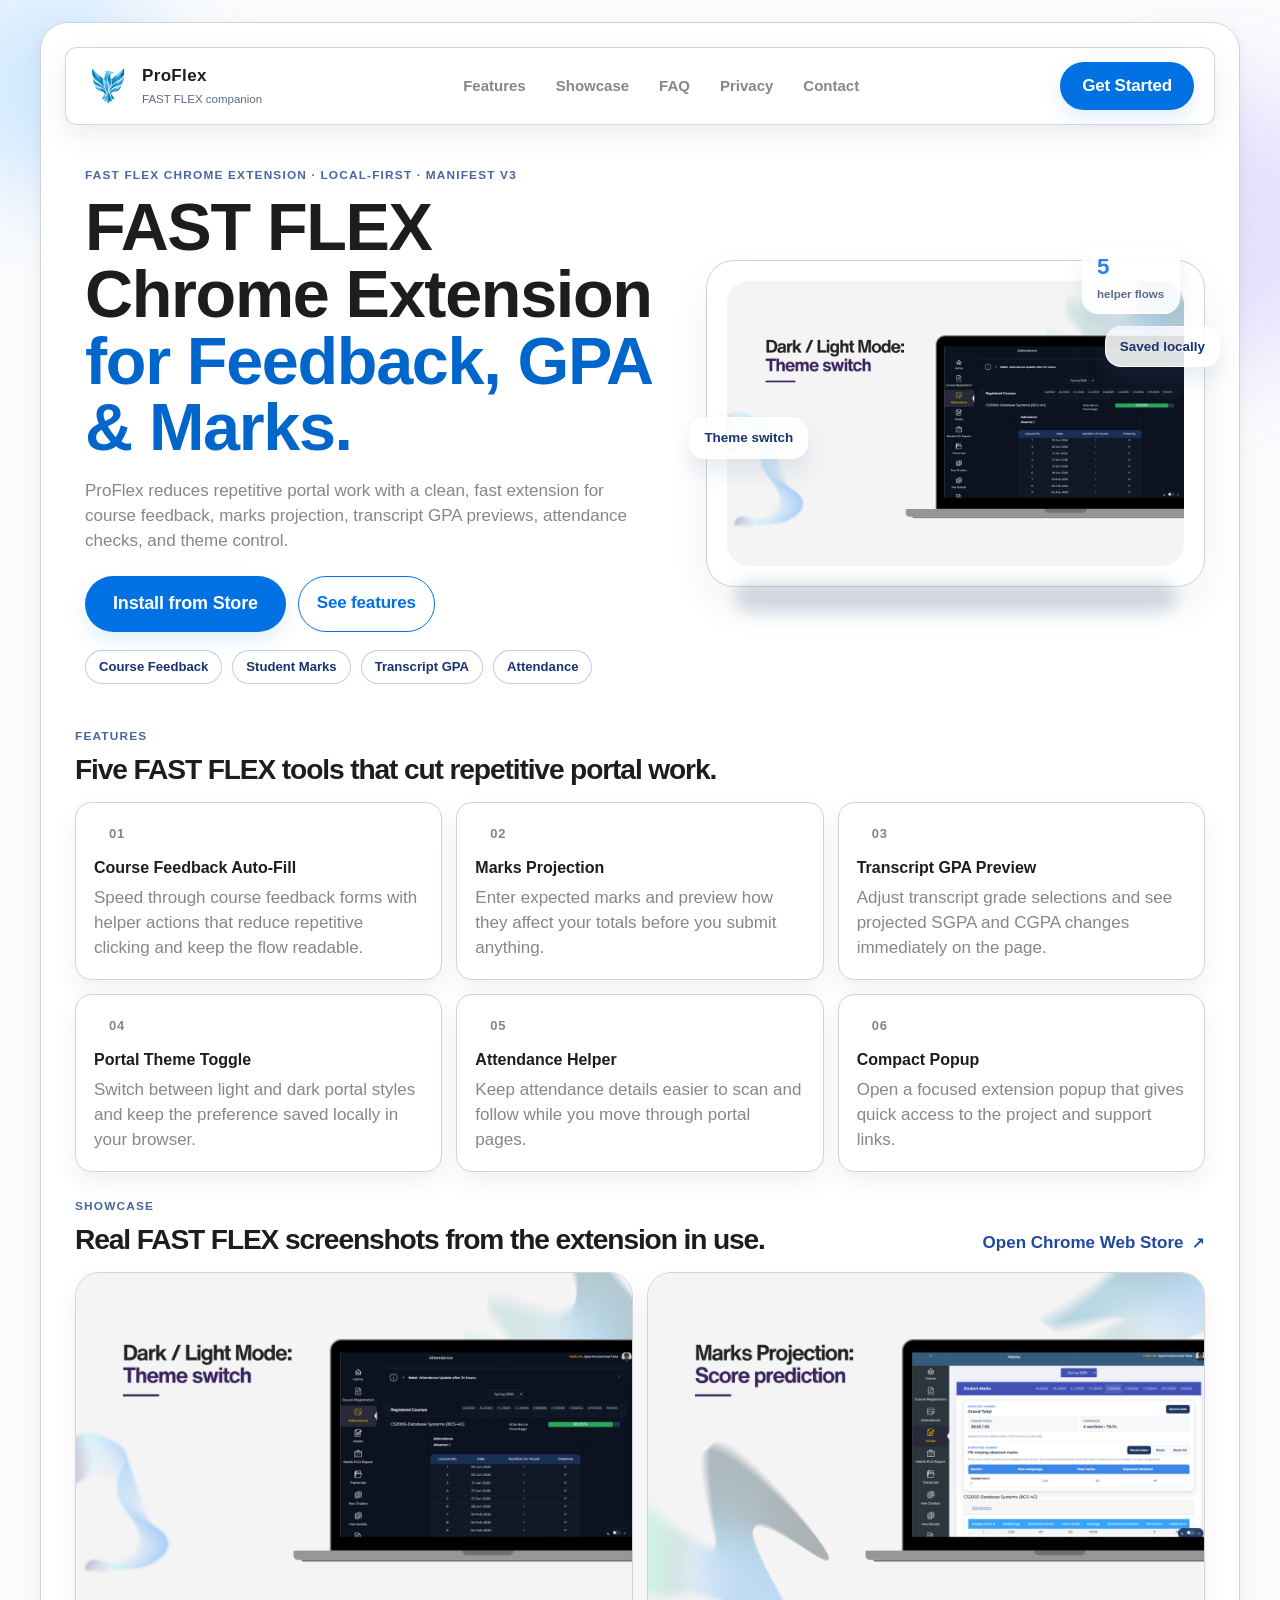
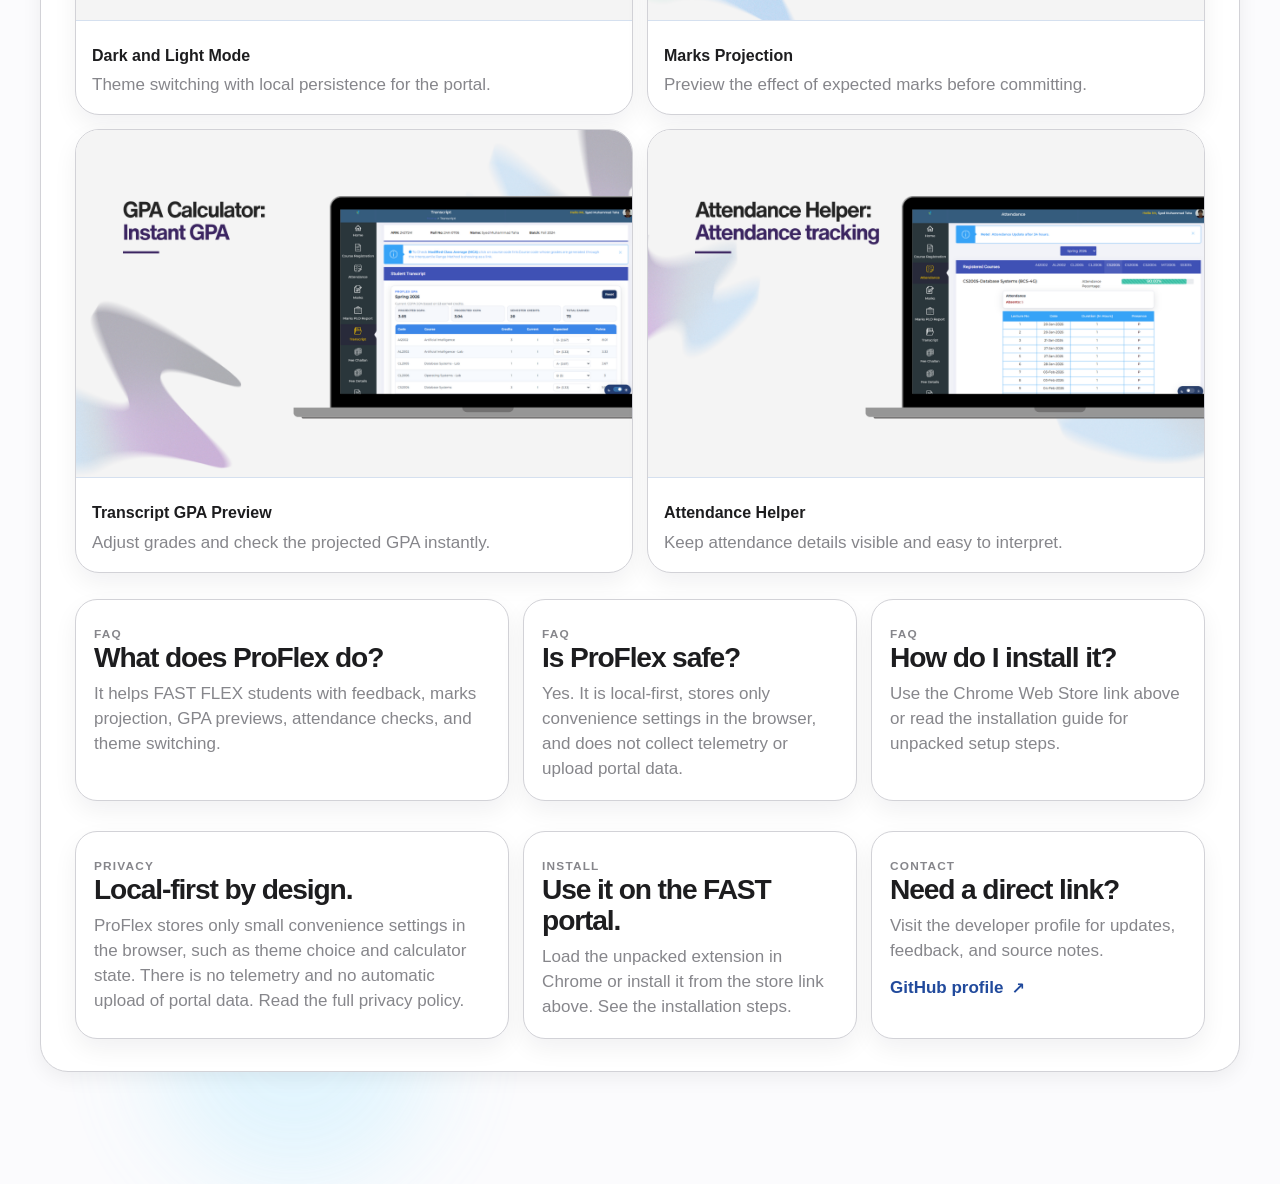
==== index.html @ f4036af3 "feat: Add index.html and style.css for initial project structure" ====
<!doctype html>
<html lang="en">
<head>
  <meta charset="utf-8">
  <meta name="viewport" content="width=device-width,initial-scale=1">
  <meta name="description" content="ProFlex is a local-first Chrome extension for FAST FLEX students that speeds up course feedback, marks projection, GPA previews, attendance checks, and theme switching.">
  <meta name="robots" content="index,follow,max-image-preview:large,max-snippet:-1,max-video-preview:-1">
  <meta name="theme-color" content="#0071E3">
  <meta name="author" content="Syedd Taha Jaffri">
  <link rel="canonical" href="https://github.com/SyeddTaha/pro-flex">
  <link rel="icon" type="image/png" href="icon128.png">
  <link rel="apple-touch-icon" href="icon128.png">
  <meta property="og:type" content="website">
  <meta property="og:site_name" content="ProFlex">
  <meta property="og:title" content="ProFlex | FAST FLEX Chrome Extension for Feedback, GPA & Marks">
  <meta property="og:description" content="Speed up FAST FLEX tasks with a local-first Chrome extension for feedback, marks projection, GPA previews, attendance checks, and theme switching.">
  <meta property="og:url" content="https://github.com/SyeddTaha/pro-flex">
  <meta property="og:image" content="ss/1.png">
  <meta property="og:image:alt" content="ProFlex Chrome extension for FAST FLEX students">
  <meta name="twitter:card" content="summary_large_image">
  <meta name="twitter:title" content="ProFlex | FAST FLEX Chrome Extension for Feedback, GPA & Marks">
  <meta name="twitter:description" content="A local-first Chrome extension for FAST FLEX students with feedback automation, marks projection, GPA previews, attendance help, and theme switching.">
  <meta name="twitter:image" content="ss/1.png">
  <title>ProFlex | FAST FLEX Chrome Extension for Feedback, GPA & Marks</title>
  <link rel="stylesheet" href="style.css">
  <script type="application/ld+json">
  {
    "@context": "https://schema.org",
    "@graph": [
      {
        "@type": "SoftwareApplication",
        "name": "ProFlex",
        "description": "A local-first Chrome extension for FAST FLEX students that speeds up feedback, marks projection, GPA previews, attendance checks, and theme switching.",
        "applicationCategory": "ProductivityApplication",
        "operatingSystem": "Chrome",
        "softwareVersion": "2.0.1",
        "url": "https://github.com/SyeddTaha/pro-flex",
        "image": "ss/1.png",
        "offers": {
          "@type": "Offer",
          "price": "0",
          "priceCurrency": "USD"
        },
        "publisher": {
          "@type": "Organization",
          "name": "ProFlex",
          "url": "https://github.com/SyeddTaha/pro-flex"
        }
      },
      {
        "@type": "FAQPage",
        "mainEntity": [
          {
            "@type": "Question",
            "name": "What does ProFlex do?",
            "acceptedAnswer": {
              "@type": "Answer",
              "text": "ProFlex helps FAST FLEX students with course feedback, marks projection, GPA previews, attendance checks, and theme switching in the browser."
            }
          },
          {
            "@type": "Question",
            "name": "Is ProFlex safe to use?",
            "acceptedAnswer": {
              "@type": "Answer",
              "text": "Yes. ProFlex is local-first and stores only small convenience settings in the browser. It does not collect telemetry or upload portal data."
            }
          },
          {
            "@type": "Question",
            "name": "How do I install ProFlex?",
            "acceptedAnswer": {
              "@type": "Answer",
              "text": "Install ProFlex from the Chrome Web Store or load the unpacked extension in Chrome using the repository files."
            }
          },
          {
            "@type": "Question",
            "name": "Does ProFlex work offline?",
            "acceptedAnswer": {
              "@type": "Answer",
              "text": "Many preferences and helper settings are stored locally, so core convenience features remain available without sending data to a remote server."
            }
          }
        ]
      }
    ]
  }
  </script>
</head>
<body>
  <main class="landing-shell" id="home">
    <div class="ambient ambient-a" aria-hidden="true"></div>
    <div class="ambient ambient-b" aria-hidden="true"></div>
    <div class="ambient ambient-c" aria-hidden="true"></div>

    <section class="canvas">
      <header class="topbar">
        <a class="brand" href="#home" aria-label="ProFlex home">
          <img src="icon128.png" alt="ProFlex logo" class="brand-mark">
          <span class="brand-copy">
            <strong>ProFlex</strong>
            <small>FAST FLEX companion</small>
          </span>
        </a>

        <nav class="nav" aria-label="Primary">
          <a href="#features">Features</a>
          <a href="#showcase">Showcase</a>
          <a href="#faq">FAQ</a>
          <a href="#privacy">Privacy</a>
          <a href="#contact">Contact</a>
        </nav>

        <a class="button button-primary" href="https://chromewebstore.google.com/detail/proflex/dpkkogfpngdakfinbadlnlapkingcjoe?utm_source=item-share-cb" target="_blank" rel="noreferrer">Get Started</a>
      </header>

      <section class="hero">
        <div class="hero-copy">
          <p class="eyebrow">FAST FLEX Chrome extension · Local-first · Manifest V3</p>
          <h1>FAST FLEX Chrome Extension<br><span>for Feedback, GPA & Marks.</span></h1>
          <p class="hero-lead">
            ProFlex reduces repetitive portal work with a clean, fast extension for course feedback, marks projection, transcript GPA previews, attendance checks, and theme control.
          </p>

          <div class="hero-actions">
            <a class="button button-primary button-lg" href="https://chromewebstore.google.com/detail/proflex/dpkkogfpngdakfinbadlnlapkingcjoe?utm_source=item-share-cb" target="_blank" rel="noreferrer">Install from Store</a>
            <a class="button button-secondary" href="#features">See features</a>
          </div>

          <div class="hero-tags" aria-label="Key details">
            <span>Course Feedback</span>
            <span>Student Marks</span>
            <span>Transcript GPA</span>
            <span>Attendance</span>
          </div>
        </div>

        <div class="hero-visual">
          <div class="hero-card">
            <div class="hero-card-frame">
              <img src="ss/2.png" alt="ProFlex theme switch and FAST FLEX portal preview" fetchpriority="high" decoding="async">
            </div>
            <div class="hero-chip hero-chip-left">Theme switch</div>
            <div class="hero-chip hero-chip-right">Saved locally</div>
            <div class="hero-stat hero-stat-top">
              <strong>5</strong>
              <span>helper flows</span>
            </div>
          </div>
        </div>
      </section>

      <!-- <section class="summary-strip" aria-label="Extension highlights">
        <article>
          <strong>5</strong>
          <span>core helpers</span>
        </article>
        <article>
          <strong>3</strong>
          <span>portal pages enhanced</span>
        </article>
        <article>
          <strong>100%</strong>
          <span>browser-side storage</span>
        </article>
        <article>
          <strong>1-click</strong>
          <span>toolbar access</span>
        </article>
      </section> -->

      <section class="feature-section" id="features">
        <div class="section-heading">
          <p>Features</p>
          <h2>Five FAST FLEX tools that cut repetitive portal work.</h2>
        </div>

        <div class="feature-grid">
          <article class="feature-card-soft">
            <span class="feature-index">01</span>
            <h3>Course Feedback Auto-Fill</h3>
            <p>Speed through course feedback forms with helper actions that reduce repetitive clicking and keep the flow readable.</p>
          </article>

          <article class="feature-card-soft">
            <span class="feature-index">02</span>
            <h3>Marks Projection</h3>
            <p>Enter expected marks and preview how they affect your totals before you submit anything.</p>
          </article>

          <article class="feature-card-soft">
            <span class="feature-index">03</span>
            <h3>Transcript GPA Preview</h3>
            <p>Adjust transcript grade selections and see projected SGPA and CGPA changes immediately on the page.</p>
          </article>

          <article class="feature-card-soft">
            <span class="feature-index">04</span>
            <h3>Portal Theme Toggle</h3>
            <p>Switch between light and dark portal styles and keep the preference saved locally in your browser.</p>
          </article>

          <article class="feature-card-soft">
            <span class="feature-index">05</span>
            <h3>Attendance Helper</h3>
            <p>Keep attendance details easier to scan and follow while you move through portal pages.</p>
          </article>

          <article class="feature-card-soft">
            <span class="feature-index">06</span>
            <h3>Compact Popup</h3>
            <p>Open a focused extension popup that gives quick access to the project and support links.</p>
          </article>
        </div>
      </section>

      <section class="showcase-section" id="showcase">
        <div class="section-heading section-heading-inline">
          <div>
            <p>Showcase</p>
            <h2>Real FAST FLEX screenshots from the extension in use.</h2>
          </div>
          <a class="text-link" href="https://chromewebstore.google.com/detail/proflex/dpkkogfpngdakfinbadlnlapkingcjoe?utm_source=item-share-cb" target="_blank" rel="noreferrer">Open Chrome Web Store</a>
        </div>

        <div class="showcase-grid">
          <article class="showcase-card">
            <img src="ss/2.png" alt="ProFlex dark and light mode theme switch screenshot" loading="lazy" decoding="async">
            <div class="showcase-copy">
              <h3>Dark and Light Mode</h3>
              <p>Theme switching with local persistence for the portal.</p>
            </div>
          </article>

          <article class="showcase-card">
            <img src="ss/3.png" alt="ProFlex marks projection screenshot" loading="lazy" decoding="async">
            <div class="showcase-copy">
              <h3>Marks Projection</h3>
              <p>Preview the effect of expected marks before committing.</p>
            </div>
          </article>

          <article class="showcase-card">
            <img src="ss/4.png" alt="ProFlex transcript GPA preview screenshot" loading="lazy" decoding="async">
            <div class="showcase-copy">
              <h3>Transcript GPA Preview</h3>
              <p>Adjust grades and check the projected GPA instantly.</p>
            </div>
          </article>

          <article class="showcase-card">
            <img src="ss/5.png" alt="ProFlex attendance helper screenshot" loading="lazy" decoding="async">
            <div class="showcase-copy">
              <h3>Attendance Helper</h3>
              <p>Keep attendance details visible and easy to interpret.</p>
            </div>
          </article>
        </div>
      </section>

      <section class="bottom-grid" id="faq">
        <article class="info-card">
          <p class="info-label">FAQ</p>
          <h3>What does ProFlex do?</h3>
          <p>It helps FAST FLEX students with feedback, marks projection, GPA previews, attendance checks, and theme switching.</p>
        </article>

        <article class="info-card">
          <p class="info-label">FAQ</p>
          <h3>Is ProFlex safe?</h3>
          <p>Yes. It is local-first, stores only convenience settings in the browser, and does not collect telemetry or upload portal data.</p>
        </article>

        <article class="info-card">
          <p class="info-label">FAQ</p>
          <h3>How do I install it?</h3>
          <p>Use the Chrome Web Store link above or read the <a href="README.md">installation guide</a> for unpacked setup steps.</p>
        </article>
      </section>

      <section class="bottom-grid" id="privacy">
        <article class="info-card info-card-wide">
          <p class="info-label">Privacy</p>
          <h3>Local-first by design.</h3>
          <p>ProFlex stores only small convenience settings in the browser, such as theme choice and calculator state. There is no telemetry and no automatic upload of portal data. Read the <a href="privacy_policy.md">full privacy policy</a>.</p>
        </article>

        <article class="info-card">
          <p class="info-label">Install</p>
          <h3>Use it on the FAST portal.</h3>
          <p>Load the unpacked extension in Chrome or install it from the store link above. See the <a href="README.md">installation steps</a>.</p>
        </article>

        <article class="info-card" id="contact">
          <p class="info-label">Contact</p>
          <h3>Need a direct link?</h3>
          <p>Visit the developer profile for updates, feedback, and source notes.</p>
          <a class="text-link" href="https://github.com/SyeddTaha/" target="_blank" rel="noreferrer">GitHub profile</a>
        </article>
      </section>
    </section>
  </main>
</body>
</html>
---- style.css ----
:root {
  --bg: #edf4fb;
  --bg-soft: #f7fbff;
  --surface: rgba(255, 255, 255, 0.76);
  --surface-strong: rgba(255, 255, 255, 0.92);
  --border: rgba(175, 194, 220, 0.58);
  --border-strong: rgba(135, 161, 198, 0.78);
  --text: #18253b;
  --muted: #5a6c85;
  --accent: #2f80ed;
  --accent-deep: #214a9c;
  --accent-dark: #17336e;
  --shadow: 0 24px 60px rgba(41, 67, 108, 0.12);
}

/* Apple-inspired tokens (docs/design.md) */
:root {
  --apple-white: #FFFFFF;
  --apple-soft: #FBFBFD;
  --apple-gray-050: #F5F5F7;
  --apple-ink: #1D1D1F;
  --apple-muted: #86868B;
  --apple-blue: #0071E3;
  --apple-blue-deep: #0066CC;
  --apple-border: #D2D2D7;
}

* {
  box-sizing: border-box;
}

html {
  scroll-behavior: smooth;
  overflow-x: clip;
}

body {
  margin: 0;
  color: var(--apple-ink);
  font-family: "SF Pro Text", "SF Pro Display", -apple-system, BlinkMacSystemFont, "Segoe UI", Roboto, "Helvetica Neue", Arial, system-ui, sans-serif;
  font-weight: 400;
  font-size: 17px; /* Body per design.md */
  line-height: 1.47;
  background: var(--apple-soft);
  -webkit-font-smoothing: antialiased;
  -moz-osx-font-smoothing: grayscale;
  overflow-x: clip;
}

a {
  color: inherit;
  text-decoration: none;
}

img {
  display: block;
  max-width: 100%;
}

.landing-shell {
  position: relative;
  overflow-x: clip;
  overflow-y: visible;
  min-height: 100vh;
  padding: 22px;
}

.ambient {
  position: absolute;
  border-radius: 999px;
  filter: blur(48px);
  pointer-events: none;
  opacity: 0.75;
}

.ambient-a {
  width: 220px;
  height: 220px;
  top: -24px;
  left: -56px;
  background: rgba(162, 214, 255, 0.65);
}

.ambient-b {
  width: 280px;
  height: 280px;
  top: 88px;
  right: -90px;
  background: rgba(177, 160, 255, 0.38);
}

.ambient-c {
  width: 280px;
  height: 280px;
  bottom: -90px;
  left: 12%;
  background: rgba(135, 220, 255, 0.3);
}

.canvas {
  position: relative;
  z-index: 1;
  max-width: 1200px;
  margin: 0 auto;
  padding: 24px;
  border-radius: 28px; /* Apple card radius */
  background: var(--apple-white);
  border: 1px solid var(--apple-border);
  box-shadow: 0 6px 20px rgba(0,0,0,0.06);
}

.canvas::before {
  /* intentionally empty to remove large decorative watermark */
  content: "";
}

.canvas > * {
  position: relative;
  z-index: 1;
}

.topbar {
  display: grid;
  grid-template-columns: auto 1fr auto;
  gap: 16px;
  align-items: center;
  padding: 14px 20px;
  border-radius: 12px;
  background: rgba(255, 255, 255, 0.94);
  border: 1px solid rgba(210, 210, 215, 0.92);
  box-shadow: 0 10px 28px rgba(17, 24, 39, 0.08);
  backdrop-filter: saturate(180%) blur(18px);
  -webkit-backdrop-filter: saturate(180%) blur(18px);
  position: sticky;
  top: 18px; /* breathing room per Apple spacing */
  z-index: 1200;
}

.brand {
  display: inline-flex;
  align-items: center;
  gap: 12px;
  min-width: 0;
}

.brand-mark {
  width: 44px;
  height: 44px;
  border-radius: 10px;
}

.brand-copy {
  display: grid;
  gap: 2px;
}

.brand-copy strong {
  font-size: 1.0625rem; /* ~17px */
  letter-spacing: 0.02em;
}

.brand-copy small {
  color: var(--muted);
  font-size: 0.72rem;
}

.nav {
  display: flex;
  justify-content: center;
  flex-wrap: wrap;
  gap: 6px;
}

.nav a {
  padding: 8px 12px;
  border-radius: 999px;
  color: var(--apple-muted);
  font-size: 15px;
  font-weight: 600;
}

.nav a:hover,
.nav a:focus-visible {
  background: rgba(47, 128, 237, 0.09);
  color: var(--accent-dark);
  outline: none;
}

  /* stray global styles were removed and moved into .topbar */
.button {
  display: inline-flex;
  align-items: center;
  justify-content: center;
  gap: 10px;
  min-height: 42px;
  padding: 0 18px;
  border-radius: 999px;
  border: 1px solid transparent;
  font-weight: 600;
  letter-spacing: -0.01em;
  transition: box-shadow 160ms ease, transform 120ms ease;
}

.button:hover,
.button:focus-visible,
.text-link:hover,
.text-link:focus-visible {
  transform: translateY(-1px);
  outline: none;
}

.button-primary {
  background: var(--apple-blue);
  color: var(--apple-white);
  border: none;
  min-height: 48px;
  padding: 0 22px;
  font-size: 17px;
  font-weight: 600;
  box-shadow: 0 8px 20px rgba(0, 113, 227, 0.12);
  border-radius: 999px;
}

.button-lg {
  min-height: 50px;
  padding: 0 26px;
  font-size: 0.98rem;
}

.button-primary:hover,
.button-primary:focus-visible {
  background: var(--apple-blue-deep);
  box-shadow: 0 14px 36px rgba(0, 102, 204, 0.12);
}

.button-secondary {
  background: transparent;
  color: var(--apple-blue);
  border: 1px solid var(--apple-blue);
  min-height: 44px;
  padding: 0 18px;
}

/* Larger CTA variant used in hero */
.button-lg {
  min-height: 56px;
  padding: 0 28px;
  font-size: 18px;
  font-weight: 600;
}

.hero {
  display: grid;
  grid-template-columns: minmax(0, 1.1fr) minmax(320px, 0.9fr);
  gap: 22px;
  align-items: center;
  padding: 28px 10px 12px;
}

.hero-copy {
  padding: 14px 10px 10px;
}

.eyebrow,
.section-heading p,
.info-label {
  margin: 0 0 10px;
  color: #4865a0;
  text-transform: uppercase;
  letter-spacing: 0.1em;
  font-size: 0.74rem;
  font-weight: 700;
}

.hero h1 {
  margin: 0;
  /* restrained display scale aligned with design.md */
  font-size: clamp(2.6rem, 5.2vw, 4.2rem);
  line-height: 1;
  letter-spacing: -0.02em;
  font-weight: 700;
}

.hero h1 span {
  display: inline-block;
  color: var(--apple-blue-deep);
}

.hero-lead {
  max-width: 60ch;
  margin: 18px 0 0;
  color: var(--apple-muted);
  font-size: 17px;
}

.hero-actions {
  display: flex;
  flex-wrap: wrap;
  gap: 12px;
  margin-top: 22px;
}

.hero-tags {
  display: flex;
  flex-wrap: wrap;
  gap: 10px;
  margin-top: 18px;
}

.hero-tags span {
  display: inline-flex;
  align-items: center;
  min-height: 34px;
  padding: 0 13px;
  border-radius: 999px;
  background: rgba(255, 255, 255, 0.76);
  border: 1px solid rgba(166, 188, 220, 0.72);
  color: var(--accent-dark);
  font-size: 0.82rem;
  font-weight: 600;
}

.hero-visual {
  position: relative;
  min-height: 460px;
  display: grid;
  place-items: center;
}

.hero-card {
  position: relative;
  width: min(100%, 540px);
  padding: 20px;
  border-radius: 28px;
  color: var(--accent-dark);
  background: var(--apple-white);
  border: 1px solid var(--apple-border);
  box-shadow: 0 18px 40px rgba(23, 34, 56, 0.06);
}

.hero-card::before {
  content: "";
  position: absolute;
  inset: auto 28px -26px;
  height: 30px;
  border-radius: 999px;
  background: rgba(95, 118, 152, 0.25);
  filter: blur(8px);
}

.hero-card-frame {
  overflow: hidden;
  border-radius: 22px;
  background: linear-gradient(180deg, rgba(234, 244, 255, 0.78) 0%, rgba(217, 231, 249, 0.66) 100%);
}

.hero-card-frame img {
  width: 100%;
  object-fit: cover;
  object-position: center;
}

.hero-chip,
.hero-stat {
  position: absolute;
  display: inline-flex;
  align-items: center;
  gap: 8px;
  padding: 10px 14px;
  border-radius: 16px;
  border: 1px solid rgba(255, 255, 255, 0.92);
  background: rgba(255, 255, 255, 0.88);
  box-shadow: 0 14px 22px rgba(72, 104, 150, 0.12);
  font-size: 0.84rem;
  font-weight: 600;
  text-align: center;
}

.hero-chip-left {
  left: -18px;
  top: 48%;
}

.hero-chip-right {
  right: -16px;
  top: 20%;
}

.hero-stat {
  top: -16px;
  right: 24px;
  flex-direction: column;
    /* reduce hero-card shadows and glassiness */
  align-items: flex-start;
  min-width: 98px;
  text-align: center;
}

.hero-stat strong {
  color: var(--accent);
  font-size: 1.4rem;
  line-height: 1;
  text-align: center;
}

.hero-stat span {
  color: var(--muted);
  font-size: 0.72rem;
  font-weight: 600;
}

.summary-strip {
  display: grid;
  grid-template-columns: repeat(4, minmax(0, 1fr));
  gap: 12px;
  margin: 6px 8px 22px;
}

.summary-strip article {
  display: grid;
  gap: 6px;
  padding: 18px 20px;
  border-radius: 16px;
  background: var(--apple-soft);
  border: 1px solid var(--apple-border);
  text-align: center; 
}

.summary-strip strong {
  color: var(--accent-dark);
  font-size: 1.25rem;
  font-weight: 700;
}

.summary-strip span {
  color: var(--muted);
  font-size: 0.84rem;
}

.feature-section,
.showcase-section,
.bottom-grid {
  padding: 22px 10px 4px;
  /* ensure anchor targets are visible below the sticky topbar */
  scroll-margin-top: 96px;
}

.section-heading {
  margin-bottom: 16px;
}

.section-heading h2,
.info-card h3 {
  margin: 0;
  font-size: clamp(1.2rem, 2.2vw, 2rem);
  line-height: 1.1;
  letter-spacing: -0.04em;
}

.section-heading-inline {
  display: flex;
  align-items: end;
  justify-content: space-between;
  gap: 12px;
}

.feature-grid {
  display: grid;
  grid-template-columns: repeat(3, minmax(0, 1fr));
  gap: 14px;
}

.feature-card-soft,
.showcase-card,
.info-card {
  border: 1px solid var(--apple-border);
  background: var(--apple-white);
  box-shadow: 0 10px 24px rgba(17, 24, 39, 0.06);
}

.feature-card-soft {
  padding: 18px;
  border-radius: 16px;
  min-height: 160px;
}

.feature-index {
  display: inline-flex;
  align-items: center;
  justify-content: center;
  min-width: 46px;
  min-height: 26px;
  padding: 0 10px;
  border-radius: 999px;
  background: transparent;
  color: var(--apple-muted);
  font-size: 13px;
  font-weight: 700;
  letter-spacing: 0.06em;
  /* ensure anchor links leave space for sticky header */
  scroll-margin-top: 96px;
}

.feature-card-soft h3,
.showcase-copy h3 {
  margin: 12px 0 8px;
  font-size: 1rem;
  line-height: 1.18;
}

.feature-card-soft p,
.showcase-copy p,
.info-card p {
  margin: 0;
  color: var(--apple-muted);
}

.showcase-grid {
  display: grid;
  grid-template-columns: repeat(2, minmax(0, 1fr));
  gap: 14px;
}

.showcase-card {
  overflow: hidden;
  border-radius: 24px;
}

.showcase-card img {
  width: 100%;
  aspect-ratio: 16 / 10;
  object-fit: cover;
  object-position: center;
  border-bottom: 1px solid rgba(167, 190, 221, 0.48);
}

.showcase-copy {
  padding: 14px 16px 16px;
}

.bottom-grid {
  display: grid;
  grid-template-columns: 1.3fr 1fr 1fr;
  gap: 14px;
  padding-bottom: 8px;
}

.info-card {
  padding: 18px;
  border-radius: 22px;
}

.info-card p {
  margin-top: 8px;
}

.info-card-wide {
  min-height: 100%;
}

.text-link {
  display: inline-flex;
  align-items: center;
  gap: 8px;
  margin-top: 12px;
  color: var(--accent-deep);
  font-weight: 700;
}

.text-link::after {
  content: "↗";
  font-size: 0.95em;
}

@media (max-width: 1080px) {
  .hero {
    grid-template-columns: 1fr;
  }

  .hero-visual {
    min-height: 360px;
  }

  .feature-grid {
    grid-template-columns: repeat(2, minmax(0, 1fr));
  }

  .bottom-grid {
    grid-template-columns: 1fr 1fr;
  }

  .info-card-wide {
    grid-column: 1 / -1;
  }
}

@media (max-width: 820px) {
  .landing-shell {
    padding: 12px;
  }

  .canvas {
    padding: 14px;
    border-radius: 22px;
  }

  .topbar {
    grid-template-columns: 1fr;
    justify-items: start;
  }

  .nav {
    justify-content: flex-start;
  }

  .hero {
    padding-top: 20px;
  }

  .summary-strip {
    grid-template-columns: repeat(2, minmax(0, 1fr));
  }

  .feature-grid,
  .showcase-grid,
  .bottom-grid {
    grid-template-columns: 1fr;
  }

  .section-heading-inline {
    align-items: start;
    flex-direction: column;
  }

  .hero-chip-left,
  .hero-chip-right,
  .hero-stat {
    position: static;
    margin-top: 10px;
  }

  .hero-card {
    padding: 16px;
  }
}

@media (max-width: 560px) {
  .hero h1 {
    font-size: clamp(2.6rem, 13vw, 3.7rem);
  }

  .summary-strip {
    grid-template-columns: 1fr;
  }
}
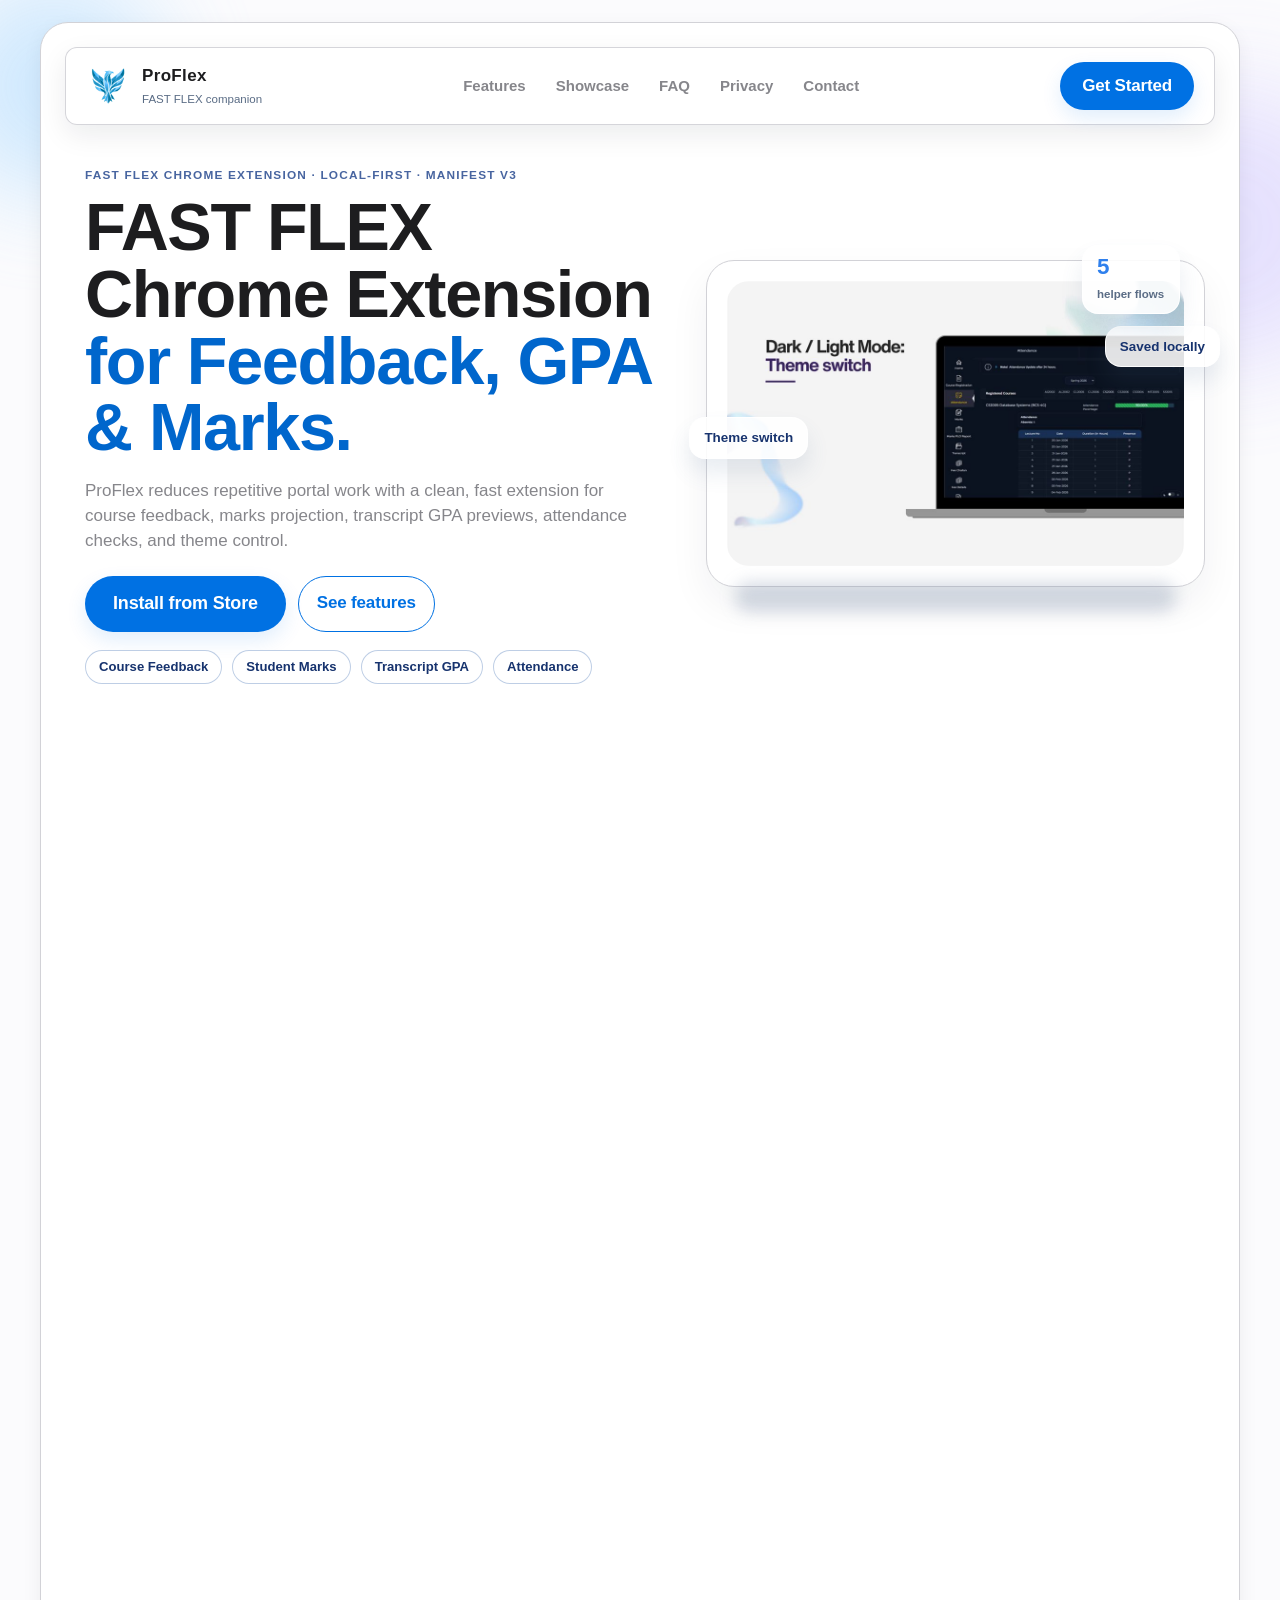
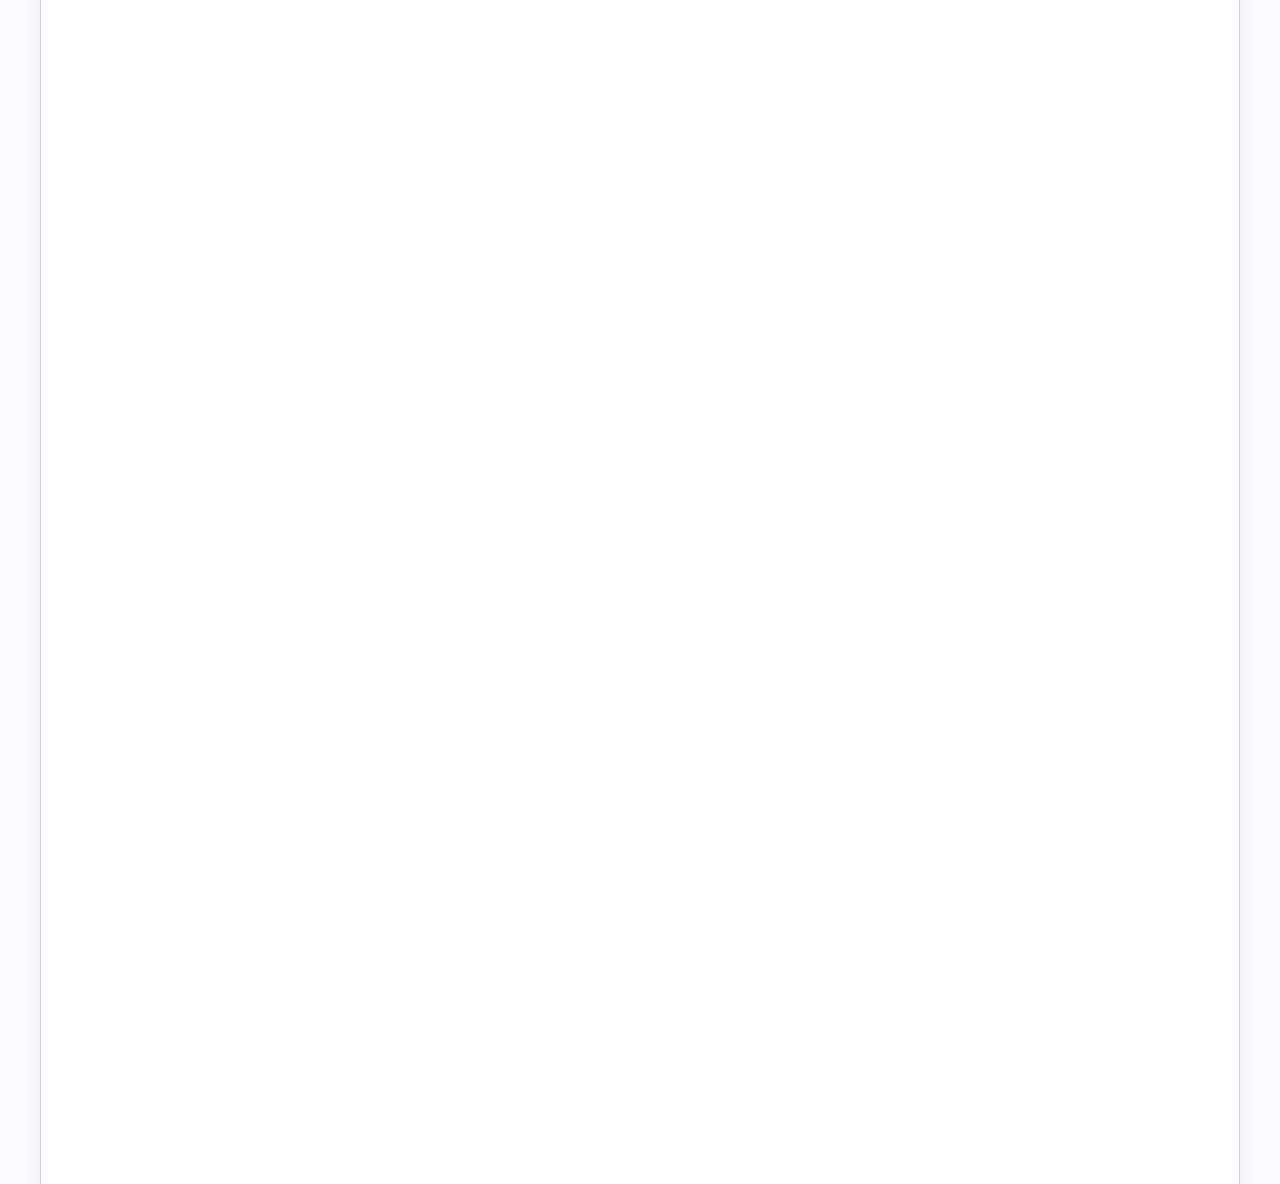
==== commit 50dabc30: "Refactor code structure for improved readability and maintainability" ====
--- a/index.html
+++ b/index.html
@@ -15,14 +15,15 @@
   <meta property="og:title" content="ProFlex | FAST FLEX Chrome Extension for Feedback, GPA & Marks">
   <meta property="og:description" content="Speed up FAST FLEX tasks with a local-first Chrome extension for feedback, marks projection, GPA previews, attendance checks, and theme switching.">
   <meta property="og:url" content="https://github.com/SyeddTaha/pro-flex">
-  <meta property="og:image" content="ss/1.png">
+  <meta property="og:image" content="ss/2-960.jpg">
   <meta property="og:image:alt" content="ProFlex Chrome extension for FAST FLEX students">
   <meta name="twitter:card" content="summary_large_image">
   <meta name="twitter:title" content="ProFlex | FAST FLEX Chrome Extension for Feedback, GPA & Marks">
   <meta name="twitter:description" content="A local-first Chrome extension for FAST FLEX students with feedback automation, marks projection, GPA previews, attendance help, and theme switching.">
-  <meta name="twitter:image" content="ss/1.png">
+  <meta name="twitter:image" content="ss/2-960.jpg">
   <title>ProFlex | FAST FLEX Chrome Extension for Feedback, GPA & Marks</title>
   <link rel="stylesheet" href="style.css">
+  <link rel="preload" as="image" href="ss/2-960.jpg" fetchpriority="high">
   <script type="application/ld+json">
   {
     "@context": "https://schema.org",
@@ -97,7 +98,7 @@
     <section class="canvas">
       <header class="topbar">
         <a class="brand" href="#home" aria-label="ProFlex home">
-          <img src="icon128.png" alt="ProFlex logo" class="brand-mark">
+          <img src="icon64.png" alt="ProFlex logo" class="brand-mark" width="64" height="64" decoding="async">
           <span class="brand-copy">
             <strong>ProFlex</strong>
             <small>FAST FLEX companion</small>
@@ -139,7 +140,7 @@
         <div class="hero-visual">
           <div class="hero-card">
             <div class="hero-card-frame">
-              <img src="ss/2.png" alt="ProFlex theme switch and FAST FLEX portal preview" fetchpriority="high" decoding="async">
+              <img src="ss/2-960.jpg" alt="ProFlex theme switch and FAST FLEX portal preview" width="960" height="597" fetchpriority="high" decoding="async">
             </div>
             <div class="hero-chip hero-chip-left">Theme switch</div>
             <div class="hero-chip hero-chip-right">Saved locally</div>
@@ -226,7 +227,7 @@
 
         <div class="showcase-grid">
           <article class="showcase-card">
-            <img src="ss/2.png" alt="ProFlex dark and light mode theme switch screenshot" loading="lazy" decoding="async">
+            <img src="ss/2-960.jpg" alt="ProFlex dark and light mode theme switch screenshot" width="960" height="597" loading="lazy" decoding="async">
             <div class="showcase-copy">
               <h3>Dark and Light Mode</h3>
               <p>Theme switching with local persistence for the portal.</p>
@@ -234,7 +235,7 @@
           </article>
 
           <article class="showcase-card">
-            <img src="ss/3.png" alt="ProFlex marks projection screenshot" loading="lazy" decoding="async">
+            <img src="ss/3-960.jpg" alt="ProFlex marks projection screenshot" width="960" height="597" loading="lazy" decoding="async">
             <div class="showcase-copy">
               <h3>Marks Projection</h3>
               <p>Preview the effect of expected marks before committing.</p>
@@ -242,7 +243,7 @@
           </article>
 
           <article class="showcase-card">
-            <img src="ss/4.png" alt="ProFlex transcript GPA preview screenshot" loading="lazy" decoding="async">
+            <img src="ss/4-960.jpg" alt="ProFlex transcript GPA preview screenshot" width="960" height="597" loading="lazy" decoding="async">
             <div class="showcase-copy">
               <h3>Transcript GPA Preview</h3>
               <p>Adjust grades and check the projected GPA instantly.</p>
@@ -250,7 +251,7 @@
           </article>
 
           <article class="showcase-card">
-            <img src="ss/5.png" alt="ProFlex attendance helper screenshot" loading="lazy" decoding="async">
+            <img src="ss/5-960.jpg" alt="ProFlex attendance helper screenshot" width="960" height="597" loading="lazy" decoding="async">
             <div class="showcase-copy">
               <h3>Attendance Helper</h3>
               <p>Keep attendance details visible and easy to interpret.</p>
--- a/style.css
+++ b/style.css
@@ -356,6 +356,7 @@
 
 .hero-card-frame img {
   width: 100%;
+  height: auto;
   object-fit: cover;
   object-position: center;
 }
@@ -443,6 +444,8 @@
   padding: 22px 10px 4px;
   /* ensure anchor targets are visible below the sticky topbar */
   scroll-margin-top: 96px;
+  content-visibility: auto;
+  contain-intrinsic-size: 900px;
 }
 
 .section-heading {
@@ -529,6 +532,7 @@
 .showcase-card img {
   width: 100%;
   aspect-ratio: 16 / 10;
+  height: auto;
   object-fit: cover;
   object-position: center;
   border-bottom: 1px solid rgba(167, 190, 221, 0.48);
